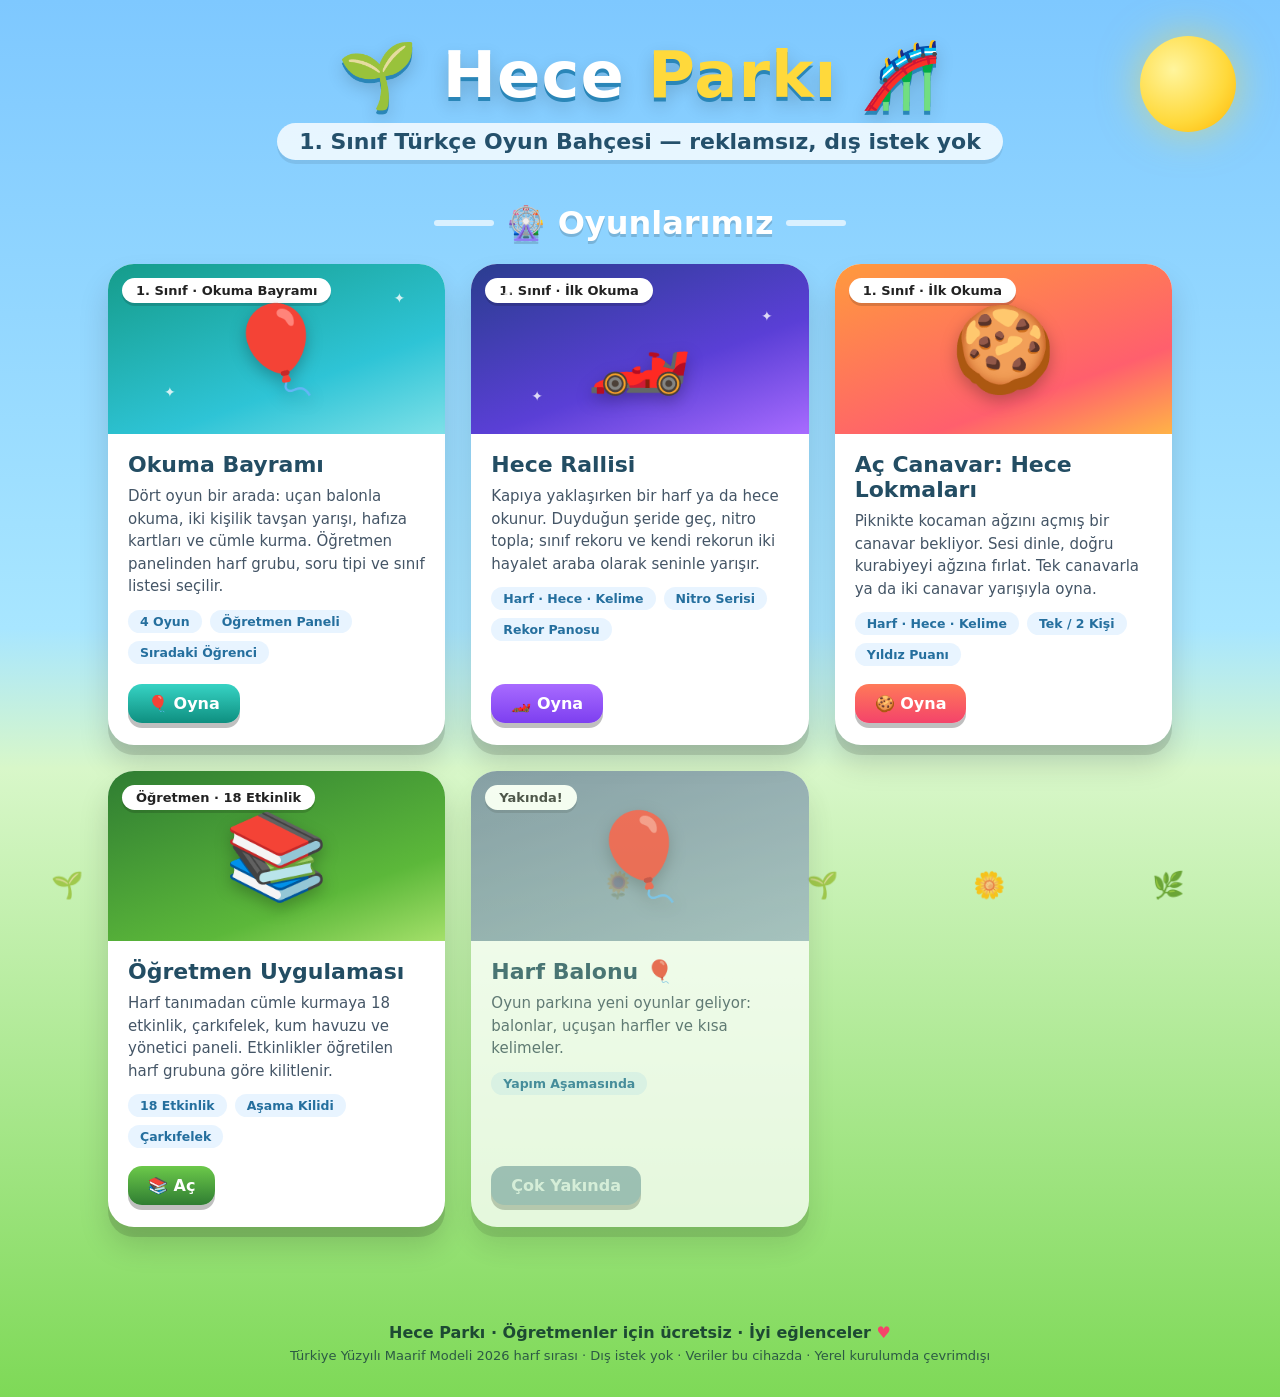
==== docs/index.html @ dbef3a04 "Hece Parki 1.0: 18 etkinlik, statik site ve GitHub Pages" ====
<!DOCTYPE html>
<html lang="tr">
<head>
<meta charset="UTF-8">
<meta name="viewport" content="width=device-width, initial-scale=1.0">
<meta name="theme-color" content="#7ec8ff">
<link rel="stylesheet" href="assets/font.css">
<title>Hece Parkı — 1. Sınıf Türkçe Oyunları</title>
<style>
  :root{
    --gok:#7ec8ff; --gok2:#a8e6ff;
    --cimen:#7ed957; --cimen2:#5cb83a;
    --kirmizi:#ff5f6d; --sari:#ffd93b; --yesil:#4bd37b; --mor:#a86bff; --turkuaz:#2ec4d6;
    --koyu:#234d63;
  }
  *{margin:0;padding:0;box-sizing:border-box;-webkit-tap-highlight-color:transparent}
  html{scroll-behavior:smooth}
  body{
    font-family:var(--dik-temel,"Segoe UI",system-ui,-apple-system,"Noto Sans",sans-serif);
    background:linear-gradient(180deg,var(--gok) 0%,var(--gok2) 45%,#d8f7c9 55%,var(--cimen) 100%);
    min-height:100vh; color:var(--koyu); overflow-x:hidden;
  }
  /* Güneş ve bulutlar */
  .sun{position:fixed;top:36px;right:44px;width:96px;height:96px;border-radius:50%;
    background:radial-gradient(circle at 35% 35%,#fff59d,#ffd93b 60%,#ffb300);box-shadow:0 0 40px #ffd93b88;z-index:0;
    animation:spin 24s linear infinite}
  @keyframes spin{to{transform:rotate(360deg)}}
  .cloud{position:fixed;background:#fff;border-radius:60px;opacity:.9;z-index:0;animation:yuru linear infinite}
  .cloud::before,.cloud::after{content:"";position:absolute;background:#fff;border-radius:50%}
  .cloud.c1{width:120px;height:44px;top:70px;left:-140px;animation-duration:60s}
  .cloud.c1::before{width:60px;height:60px;top:-26px;left:18px}
  .cloud.c1::after{width:44px;height:44px;top:-18px;left:64px}
  .cloud.c2{width:90px;height:34px;top:150px;left:-120px;animation-duration:85s;transform:scale(.8)}
  .cloud.c2::before{width:44px;height:44px;top:-20px;left:14px}
  .cloud.c2::after{width:32px;height:32px;top:-14px;left:50px}
  @keyframes yuru{to{transform:translateX(calc(100vw + 160px))}}

  header{position:relative;z-index:2;text-align:center;padding:38px 16px 6px}
  .logo{font-size:clamp(38px,7vw,64px);font-weight:800;color:#fff;
    text-shadow:0 4px 0 #2a86b8,0 8px 18px rgba(0,0,0,.18);letter-spacing:1px}
  .logo span{color:var(--sari)}
  .slogan{font-size:clamp(16px,2.5vw,22px);color:#24506b;font-weight:600;background:#ffffffcc;
    display:inline-block;padding:6px 22px;border-radius:999px;box-shadow:0 4px 0 rgba(0,0,0,.08);margin-top:10px}

  main{position:relative;z-index:2;max-width:1100px;margin:0 auto;padding:30px 18px 70px}
  .section-title{display:flex;align-items:center;gap:12px;justify-content:center;margin:8px 0 22px}
  .section-title h2{font-size:clamp(22px,4vw,32px);color:#fff;text-shadow:0 3px 0 rgba(0,0,0,.15)}
  .section-title .cizgi{height:6px;width:60px;border-radius:3px;background:#ffffffaa}

  .kartlar{display:grid;grid-template-columns:repeat(auto-fit,minmax(300px,1fr));gap:26px}
  .oyun-karti{
    background:#fff;border-radius:26px;overflow:hidden;cursor:pointer;position:relative;
    box-shadow:0 10px 0 rgba(0,0,0,.12),0 18px 30px rgba(0,0,0,.15);
    transition:transform .18s ease, box-shadow .18s ease; text-decoration:none; color:inherit;
    display:flex;flex-direction:column}
  .oyun-karti:hover{transform:translateY(-8px) rotate(-.5deg);box-shadow:0 14px 0 rgba(0,0,0,.12),0 26px 40px rgba(0,0,0,.2)}
  .oyun-karti:active{transform:translateY(-2px)}
  .oyun-karti:focus-visible{outline:4px solid #1b6ca8;outline-offset:4px}
  .k-resim{height:170px;display:flex;align-items:center;justify-content:center;position:relative;overflow:hidden}
  .k-resim .gorsel{font-size:84px;filter:drop-shadow(0 6px 8px rgba(0,0,0,.25));transition:transform .25s}
  .oyun-karti:hover .gorsel{transform:scale(1.15) rotate(-6deg)}
  .k-roket{background:linear-gradient(160deg,#2a3d8f,#5a3fd6 60%,#a86bff)}
  .k-canavar{background:linear-gradient(160deg,#ff9a3d,#ff5f6d 70%,#ffb347)}
  .k-bayram{background:linear-gradient(160deg,#159c8a,#2ec4d6 65%,#7ee0e8)}
  .k-uygulama{background:linear-gradient(160deg,#2f7d32,#5cb83a 70%,#a4e06a)}
  .k-yakinda{background:linear-gradient(160deg,#6b8398,#9db4c4)}
  .roket-yildiz{position:absolute;color:#fff;font-size:14px;opacity:.8;animation:paril 2.4s ease-in-out infinite}
  @keyframes paril{0%,100%{opacity:.3;transform:scale(.7)}50%{opacity:1;transform:scale(1.2)}}
  .k-etiket{position:absolute;top:14px;left:14px;background:#fff;border-radius:999px;padding:5px 14px;
    font-weight:800;font-size:13px;color:#222;box-shadow:0 3px 0 rgba(0,0,0,.15)}
  .k-alt{padding:18px 20px 22px;flex:1;display:flex;flex-direction:column;gap:8px}
  .k-alt h3{font-size:22px;font-weight:800}
  .k-alt p{font-size:15px;line-height:1.5;color:#456}
  .k-ozellikler{display:flex;flex-wrap:wrap;gap:8px;margin-top:4px;list-style:none}
  .ozellik{background:#e8f4ff;color:#256f9e;border-radius:999px;padding:4px 12px;font-size:12.5px;font-weight:700}
  .k-alt .buton-yer{margin-top:auto;padding-top:10px}
  .mini-buton{display:inline-flex;align-items:center;gap:8px;border:none;border-radius:14px;
    padding:10px 20px;font-family:inherit;font-weight:800;font-size:16px;color:#fff;box-shadow:0 5px 0 rgba(0,0,0,.25)}
  .b-roket{background:linear-gradient(180deg,#a86bff,#7d3ff0)}
  .b-canavar{background:linear-gradient(180deg,#ff7a59,#f4436a)}
  .b-bayram{background:linear-gradient(180deg,#37d3c4,#0e8f80)}
  .b-uygulama{background:linear-gradient(180deg,#6cc94a,#2f7d32)}
  .b-soluk{background:#9db4c4;color:#e9f2f7}

  footer{position:relative;z-index:2;text-align:center;padding:26px 16px 34px;color:#1d4a33;font-weight:600}
  footer .kalp{color:#f4436a}
  footer .not{display:block;margin-top:6px;font-size:13px;font-weight:500;color:#2c5a44}
  .zemin-cimleri{position:fixed;bottom:0;left:0;right:0;height:56px;z-index:1;pointer-events:none}
  .cim{position:absolute;bottom:0;font-size:26px;opacity:.85}
  @media (prefers-reduced-motion: reduce){
    *,*::before,*::after{animation-duration:.001ms !important;animation-iteration-count:1 !important;transition-duration:.001ms !important}
    .sun,.cloud,.roket-yildiz{animation:none !important}
  }
</style>
</head>
<body>
  <div class="sun" aria-hidden="true"></div>
  <div class="cloud c1" aria-hidden="true"></div>
  <div class="cloud c2" aria-hidden="true"></div>
  <div class="zemin-cimleri" aria-hidden="true">
    <span class="cim" style="left:4%">🌱</span><span class="cim" style="left:16%">🌼</span>
    <span class="cim" style="left:31%">🌿</span><span class="cim" style="left:47%">🌻</span>
    <span class="cim" style="left:63%">🌱</span><span class="cim" style="left:76%">🌼</span>
    <span class="cim" style="left:90%">🌿</span>
  </div>

  <header>
    <div class="logo">🌱 Hece <span>Parkı</span> 🎢</div>
    <div class="slogan">1. Sınıf Türkçe Oyun Bahçesi — reklamsız, dış istek yok</div>
  </header>

  <main>
    <div class="section-title">
      <div class="cizgi" aria-hidden="true"></div><h2>🎡 Oyunlarımız</h2><div class="cizgi" aria-hidden="true"></div>
    </div>

    <div class="kartlar">
      <a class="oyun-karti" href="okuma-bayrami-1-sinif.html">
        <div class="k-resim k-bayram">
          <span class="k-etiket">1. Sınıf · Okuma Bayramı</span>
          <span class="roket-yildiz" style="top:26px;right:40px">✦</span>
          <span class="roket-yildiz" style="bottom:34px;left:56px">✦</span>
          <div class="gorsel">🎈</div>
        </div>
        <div class="k-alt">
          <h3>Okuma Bayramı</h3>
          <p>Dört oyun bir arada: uçan balonla okuma, iki kişilik tavşan yarışı, hafıza kartları ve cümle kurma. Öğretmen panelinden harf grubu, soru tipi ve sınıf listesi seçilir.</p>
          <ul class="k-ozellikler">
            <li class="ozellik">4 Oyun</li>
            <li class="ozellik">Öğretmen Paneli</li>
            <li class="ozellik">Sıradaki Öğrenci</li>
          </ul>
          <div class="buton-yer">
            <span class="mini-buton b-bayram">🎈 Oyna</span>
          </div>
        </div>
      </a>

      <a class="oyun-karti" href="oyunlar/hece-rallisi/index.html">
        <div class="k-resim k-roket">
          <span class="k-etiket">1. Sınıf · İlk Okuma</span>
          <span class="roket-yildiz" style="top:22px;left:30px">✦</span>
          <span class="roket-yildiz" style="top:44px;right:36px">✦</span>
          <span class="roket-yildiz" style="bottom:30px;left:60px">✦</span>
          <div class="gorsel">🏎️</div>
        </div>
        <div class="k-alt">
          <h3>Hece Rallisi</h3>
          <p>Kapıya yaklaşırken bir harf ya da hece okunur. Duyduğun şeride geç, nitro topla; sınıf rekoru ve kendi rekorun iki hayalet araba olarak seninle yarışır.</p>
          <ul class="k-ozellikler">
            <li class="ozellik">Harf · Hece · Kelime</li>
            <li class="ozellik">Nitro Serisi</li>
            <li class="ozellik">Rekor Panosu</li>
          </ul>
          <div class="buton-yer">
            <span class="mini-buton b-roket">🏎️ Oyna</span>
          </div>
        </div>
      </a>

      <a class="oyun-karti" href="oyunlar/ac-canavar/index.html">
        <div class="k-resim k-canavar">
          <span class="k-etiket">1. Sınıf · İlk Okuma</span>
          <div class="gorsel">🍪</div>
        </div>
        <div class="k-alt">
          <h3>Aç Canavar: Hece Lokmaları</h3>
          <p>Piknikte kocaman ağzını açmış bir canavar bekliyor. Sesi dinle, doğru kurabiyeyi ağzına fırlat. Tek canavarla ya da iki canavar yarışıyla oyna.</p>
          <ul class="k-ozellikler">
            <li class="ozellik">Harf · Hece · Kelime</li>
            <li class="ozellik">Tek / 2 Kişi</li>
            <li class="ozellik">Yıldız Puanı</li>
          </ul>
          <div class="buton-yer">
            <span class="mini-buton b-canavar">🍪 Oyna</span>
          </div>
        </div>
      </a>

      <a class="oyun-karti" href="uygulama/index.html">
        <div class="k-resim k-uygulama">
          <span class="k-etiket">Öğretmen · 18 Etkinlik</span>
          <div class="gorsel">📚</div>
        </div>
        <div class="k-alt">
          <h3>Öğretmen Uygulaması</h3>
          <p>Harf tanımadan cümle kurmaya 18 etkinlik, çarkıfelek, kum havuzu ve yönetici paneli. Etkinlikler öğretilen harf grubuna göre kilitlenir.</p>
          <ul class="k-ozellikler">
            <li class="ozellik">18 Etkinlik</li>
            <li class="ozellik">Aşama Kilidi</li>
            <li class="ozellik">Çarkıfelek</li>
          </ul>
          <div class="buton-yer">
            <span class="mini-buton b-uygulama">📚 Aç</span>
          </div>
        </div>
      </a>

      <div class="oyun-karti" style="opacity:.75;cursor:default">
        <div class="k-resim k-yakinda">
          <span class="k-etiket">Yakında!</span>
          <div class="gorsel">🎈</div>
        </div>
        <div class="k-alt">
          <h3>Harf Balonu 🎈</h3>
          <p>Oyun parkına yeni oyunlar geliyor: balonlar, uçuşan harfler ve kısa kelimeler.</p>
          <ul class="k-ozellikler">
            <li class="ozellik">Yapım Aşamasında</li>
          </ul>
          <div class="buton-yer">
            <span class="mini-buton b-soluk">Çok Yakında</span>
          </div>
        </div>
      </div>
    </div>
  </main>

  <footer>
    <p>Hece Parkı · Öğretmenler için ücretsiz · İyi eğlenceler <span class="kalp">♥</span></p>
    <span class="not">Türkiye Yüzyılı Maarif Modeli 2026 harf sırası · Dış istek yok · Veriler bu cihazda · Yerel kurulumda çevrimdışı</span>
  </footer>
</body>
</html>
---- docs/assets/font.css ----
/* TTKB Dik Temel Abece — yerel kurulum için.
   Telif: Prof. Namık Kemal Sarıkavak / TTKB. Bu dosya fontu DAĞITMAZ;
   yalnızca kullanıcının cihazında kurulu fontu `local()` ile seçer.
   Font kurulu değilse sistem sans-serif fontuna düşer. */
@font-face{
  font-family:"TTKB Dik Temel Abece";
  src:local("TTKB Dik Temel Abece Body"),local("TTKB Dik Temel Abece");
  font-weight:400;
  font-style:normal;
  font-display:swap;
}
@font-face{
  font-family:"TTKB Dik Temel Abece";
  src:local("TTKB Dik Temel Abece"),local("TTKB Dik Temel Abece Bold");
  font-weight:600 900;
  font-style:normal;
  font-display:swap;
}
:root{
  --dik-temel:"TTKB Dik Temel Abece","Segoe UI",system-ui,-apple-system,"Noto Sans",sans-serif;
}
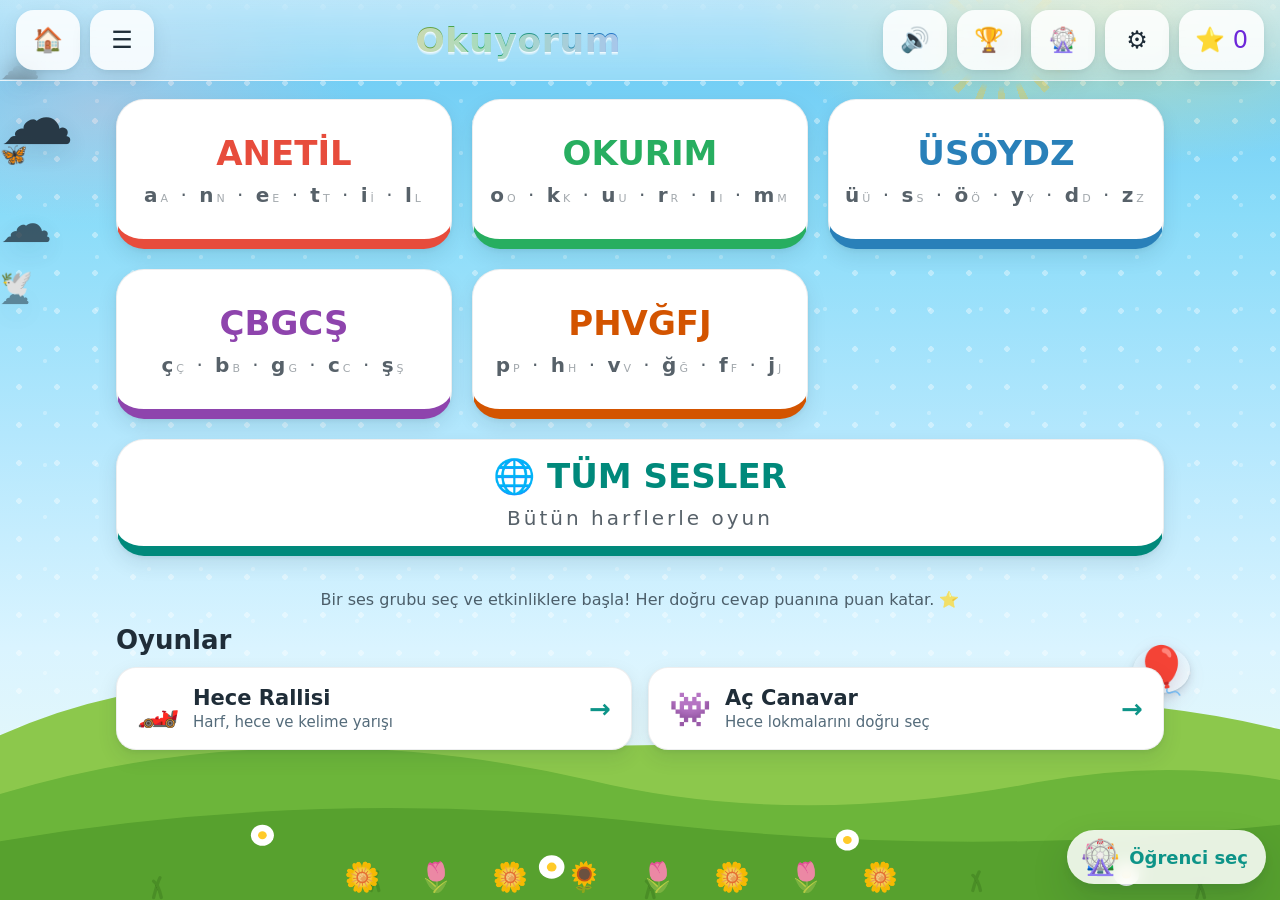
==== commit a9935c7d: "Ana site Okuyorum; Hece Rallisi ve Ac Canavar entegre edildi Kok index Okuyorum'a yonlendiriyor. Oku" ====
--- a/docs/index.html
+++ b/docs/index.html
@@ -1,223 +1,32 @@
 <!DOCTYPE html>
 <html lang="tr">
 <head>
-<meta charset="UTF-8">
-<meta name="viewport" content="width=device-width, initial-scale=1.0">
+<meta charset="utf-8">
+<meta name="viewport" content="width=device-width, initial-scale=1">
 <meta name="theme-color" content="#7ec8ff">
-<link rel="stylesheet" href="assets/font.css">
-<title>Hece Parkı — 1. Sınıf Türkçe Oyunları</title>
+<title>Hece Parkı — Okuyorum</title>
+<meta http-equiv="refresh" content="0; url=uygulama/index.html">
+<link rel="canonical" href="uygulama/index.html">
 <style>
-  :root{
-    --gok:#7ec8ff; --gok2:#a8e6ff;
-    --cimen:#7ed957; --cimen2:#5cb83a;
-    --kirmizi:#ff5f6d; --sari:#ffd93b; --yesil:#4bd37b; --mor:#a86bff; --turkuaz:#2ec4d6;
-    --koyu:#234d63;
-  }
-  *{margin:0;padding:0;box-sizing:border-box;-webkit-tap-highlight-color:transparent}
-  html{scroll-behavior:smooth}
-  body{
-    font-family:var(--dik-temel,"Segoe UI",system-ui,-apple-system,"Noto Sans",sans-serif);
-    background:linear-gradient(180deg,var(--gok) 0%,var(--gok2) 45%,#d8f7c9 55%,var(--cimen) 100%);
-    min-height:100vh; color:var(--koyu); overflow-x:hidden;
-  }
-  /* Güneş ve bulutlar */
-  .sun{position:fixed;top:36px;right:44px;width:96px;height:96px;border-radius:50%;
-    background:radial-gradient(circle at 35% 35%,#fff59d,#ffd93b 60%,#ffb300);box-shadow:0 0 40px #ffd93b88;z-index:0;
-    animation:spin 24s linear infinite}
-  @keyframes spin{to{transform:rotate(360deg)}}
-  .cloud{position:fixed;background:#fff;border-radius:60px;opacity:.9;z-index:0;animation:yuru linear infinite}
-  .cloud::before,.cloud::after{content:"";position:absolute;background:#fff;border-radius:50%}
-  .cloud.c1{width:120px;height:44px;top:70px;left:-140px;animation-duration:60s}
-  .cloud.c1::before{width:60px;height:60px;top:-26px;left:18px}
-  .cloud.c1::after{width:44px;height:44px;top:-18px;left:64px}
-  .cloud.c2{width:90px;height:34px;top:150px;left:-120px;animation-duration:85s;transform:scale(.8)}
-  .cloud.c2::before{width:44px;height:44px;top:-20px;left:14px}
-  .cloud.c2::after{width:32px;height:32px;top:-14px;left:50px}
-  @keyframes yuru{to{transform:translateX(calc(100vw + 160px))}}
-
-  header{position:relative;z-index:2;text-align:center;padding:38px 16px 6px}
-  .logo{font-size:clamp(38px,7vw,64px);font-weight:800;color:#fff;
-    text-shadow:0 4px 0 #2a86b8,0 8px 18px rgba(0,0,0,.18);letter-spacing:1px}
-  .logo span{color:var(--sari)}
-  .slogan{font-size:clamp(16px,2.5vw,22px);color:#24506b;font-weight:600;background:#ffffffcc;
-    display:inline-block;padding:6px 22px;border-radius:999px;box-shadow:0 4px 0 rgba(0,0,0,.08);margin-top:10px}
-
-  main{position:relative;z-index:2;max-width:1100px;margin:0 auto;padding:30px 18px 70px}
-  .section-title{display:flex;align-items:center;gap:12px;justify-content:center;margin:8px 0 22px}
-  .section-title h2{font-size:clamp(22px,4vw,32px);color:#fff;text-shadow:0 3px 0 rgba(0,0,0,.15)}
-  .section-title .cizgi{height:6px;width:60px;border-radius:3px;background:#ffffffaa}
-
-  .kartlar{display:grid;grid-template-columns:repeat(auto-fit,minmax(300px,1fr));gap:26px}
-  .oyun-karti{
-    background:#fff;border-radius:26px;overflow:hidden;cursor:pointer;position:relative;
-    box-shadow:0 10px 0 rgba(0,0,0,.12),0 18px 30px rgba(0,0,0,.15);
-    transition:transform .18s ease, box-shadow .18s ease; text-decoration:none; color:inherit;
-    display:flex;flex-direction:column}
-  .oyun-karti:hover{transform:translateY(-8px) rotate(-.5deg);box-shadow:0 14px 0 rgba(0,0,0,.12),0 26px 40px rgba(0,0,0,.2)}
-  .oyun-karti:active{transform:translateY(-2px)}
-  .oyun-karti:focus-visible{outline:4px solid #1b6ca8;outline-offset:4px}
-  .k-resim{height:170px;display:flex;align-items:center;justify-content:center;position:relative;overflow:hidden}
-  .k-resim .gorsel{font-size:84px;filter:drop-shadow(0 6px 8px rgba(0,0,0,.25));transition:transform .25s}
-  .oyun-karti:hover .gorsel{transform:scale(1.15) rotate(-6deg)}
-  .k-roket{background:linear-gradient(160deg,#2a3d8f,#5a3fd6 60%,#a86bff)}
-  .k-canavar{background:linear-gradient(160deg,#ff9a3d,#ff5f6d 70%,#ffb347)}
-  .k-bayram{background:linear-gradient(160deg,#159c8a,#2ec4d6 65%,#7ee0e8)}
-  .k-uygulama{background:linear-gradient(160deg,#2f7d32,#5cb83a 70%,#a4e06a)}
-  .k-yakinda{background:linear-gradient(160deg,#6b8398,#9db4c4)}
-  .roket-yildiz{position:absolute;color:#fff;font-size:14px;opacity:.8;animation:paril 2.4s ease-in-out infinite}
-  @keyframes paril{0%,100%{opacity:.3;transform:scale(.7)}50%{opacity:1;transform:scale(1.2)}}
-  .k-etiket{position:absolute;top:14px;left:14px;background:#fff;border-radius:999px;padding:5px 14px;
-    font-weight:800;font-size:13px;color:#222;box-shadow:0 3px 0 rgba(0,0,0,.15)}
-  .k-alt{padding:18px 20px 22px;flex:1;display:flex;flex-direction:column;gap:8px}
-  .k-alt h3{font-size:22px;font-weight:800}
-  .k-alt p{font-size:15px;line-height:1.5;color:#456}
-  .k-ozellikler{display:flex;flex-wrap:wrap;gap:8px;margin-top:4px;list-style:none}
-  .ozellik{background:#e8f4ff;color:#256f9e;border-radius:999px;padding:4px 12px;font-size:12.5px;font-weight:700}
-  .k-alt .buton-yer{margin-top:auto;padding-top:10px}
-  .mini-buton{display:inline-flex;align-items:center;gap:8px;border:none;border-radius:14px;
-    padding:10px 20px;font-family:inherit;font-weight:800;font-size:16px;color:#fff;box-shadow:0 5px 0 rgba(0,0,0,.25)}
-  .b-roket{background:linear-gradient(180deg,#a86bff,#7d3ff0)}
-  .b-canavar{background:linear-gradient(180deg,#ff7a59,#f4436a)}
-  .b-bayram{background:linear-gradient(180deg,#37d3c4,#0e8f80)}
-  .b-uygulama{background:linear-gradient(180deg,#6cc94a,#2f7d32)}
-  .b-soluk{background:#9db4c4;color:#e9f2f7}
-
-  footer{position:relative;z-index:2;text-align:center;padding:26px 16px 34px;color:#1d4a33;font-weight:600}
-  footer .kalp{color:#f4436a}
-  footer .not{display:block;margin-top:6px;font-size:13px;font-weight:500;color:#2c5a44}
-  .zemin-cimleri{position:fixed;bottom:0;left:0;right:0;height:56px;z-index:1;pointer-events:none}
-  .cim{position:absolute;bottom:0;font-size:26px;opacity:.85}
-  @media (prefers-reduced-motion: reduce){
-    *,*::before,*::after{animation-duration:.001ms !important;animation-iteration-count:1 !important;transition-duration:.001ms !important}
-    .sun,.cloud,.roket-yildiz{animation:none !important}
-  }
+  :root{--koyu:#234d63;--yesil:#1f7a4d;--sari:#f4b400}
+  *{box-sizing:border-box}
+  html,body{min-height:100%}
+  body{margin:0;padding:24px;display:grid;place-items:center;font-family:var(--dik-temel,"TTKB Dik Temel Abece","Segoe UI",Verdana,sans-serif);color:var(--koyu);background:linear-gradient(180deg,#7ec8ff 0%,#a8e6ff 45%,#d8f7c9 55%,#7ed957 100%)}
+  main{width:min(560px,100%);padding:clamp(24px,5vw,40px);text-align:center;background:#fff;border-radius:28px;box-shadow:0 18px 40px rgba(20,60,90,.18)}
+  .simge{font-size:clamp(48px,10vw,72px);line-height:1}
+  h1{font-size:clamp(26px,6vw,40px);margin:10px 0 8px}
+  p{font-size:clamp(17px,2.6vw,20px);line-height:1.55;margin:0 auto 18px;max-width:40ch}
+  a{display:inline-block;padding:14px 26px;border-radius:999px;background:var(--yesil);color:#fff;text-decoration:none;font-weight:700;font-size:19px}
+  a:focus-visible{outline:4px solid var(--sari);outline-offset:4px}
 </style>
 </head>
 <body>
-  <div class="sun" aria-hidden="true"></div>
-  <div class="cloud c1" aria-hidden="true"></div>
-  <div class="cloud c2" aria-hidden="true"></div>
-  <div class="zemin-cimleri" aria-hidden="true">
-    <span class="cim" style="left:4%">🌱</span><span class="cim" style="left:16%">🌼</span>
-    <span class="cim" style="left:31%">🌿</span><span class="cim" style="left:47%">🌻</span>
-    <span class="cim" style="left:63%">🌱</span><span class="cim" style="left:76%">🌼</span>
-    <span class="cim" style="left:90%">🌿</span>
-  </div>
-
-  <header>
-    <div class="logo">🌱 Hece <span>Parkı</span> 🎢</div>
-    <div class="slogan">1. Sınıf Türkçe Oyun Bahçesi — reklamsız, dış istek yok</div>
-  </header>
-
   <main>
-    <div class="section-title">
-      <div class="cizgi" aria-hidden="true"></div><h2>🎡 Oyunlarımız</h2><div class="cizgi" aria-hidden="true"></div>
-    </div>
-
-    <div class="kartlar">
-      <a class="oyun-karti" href="okuma-bayrami-1-sinif.html">
-        <div class="k-resim k-bayram">
-          <span class="k-etiket">1. Sınıf · Okuma Bayramı</span>
-          <span class="roket-yildiz" style="top:26px;right:40px">✦</span>
-          <span class="roket-yildiz" style="bottom:34px;left:56px">✦</span>
-          <div class="gorsel">🎈</div>
-        </div>
-        <div class="k-alt">
-          <h3>Okuma Bayramı</h3>
-          <p>Dört oyun bir arada: uçan balonla okuma, iki kişilik tavşan yarışı, hafıza kartları ve cümle kurma. Öğretmen panelinden harf grubu, soru tipi ve sınıf listesi seçilir.</p>
-          <ul class="k-ozellikler">
-            <li class="ozellik">4 Oyun</li>
-            <li class="ozellik">Öğretmen Paneli</li>
-            <li class="ozellik">Sıradaki Öğrenci</li>
-          </ul>
-          <div class="buton-yer">
-            <span class="mini-buton b-bayram">🎈 Oyna</span>
-          </div>
-        </div>
-      </a>
-
-      <a class="oyun-karti" href="oyunlar/hece-rallisi/index.html">
-        <div class="k-resim k-roket">
-          <span class="k-etiket">1. Sınıf · İlk Okuma</span>
-          <span class="roket-yildiz" style="top:22px;left:30px">✦</span>
-          <span class="roket-yildiz" style="top:44px;right:36px">✦</span>
-          <span class="roket-yildiz" style="bottom:30px;left:60px">✦</span>
-          <div class="gorsel">🏎️</div>
-        </div>
-        <div class="k-alt">
-          <h3>Hece Rallisi</h3>
-          <p>Kapıya yaklaşırken bir harf ya da hece okunur. Duyduğun şeride geç, nitro topla; sınıf rekoru ve kendi rekorun iki hayalet araba olarak seninle yarışır.</p>
-          <ul class="k-ozellikler">
-            <li class="ozellik">Harf · Hece · Kelime</li>
-            <li class="ozellik">Nitro Serisi</li>
-            <li class="ozellik">Rekor Panosu</li>
-          </ul>
-          <div class="buton-yer">
-            <span class="mini-buton b-roket">🏎️ Oyna</span>
-          </div>
-        </div>
-      </a>
-
-      <a class="oyun-karti" href="oyunlar/ac-canavar/index.html">
-        <div class="k-resim k-canavar">
-          <span class="k-etiket">1. Sınıf · İlk Okuma</span>
-          <div class="gorsel">🍪</div>
-        </div>
-        <div class="k-alt">
-          <h3>Aç Canavar: Hece Lokmaları</h3>
-          <p>Piknikte kocaman ağzını açmış bir canavar bekliyor. Sesi dinle, doğru kurabiyeyi ağzına fırlat. Tek canavarla ya da iki canavar yarışıyla oyna.</p>
-          <ul class="k-ozellikler">
-            <li class="ozellik">Harf · Hece · Kelime</li>
-            <li class="ozellik">Tek / 2 Kişi</li>
-            <li class="ozellik">Yıldız Puanı</li>
-          </ul>
-          <div class="buton-yer">
-            <span class="mini-buton b-canavar">🍪 Oyna</span>
-          </div>
-        </div>
-      </a>
-
-      <a class="oyun-karti" href="uygulama/index.html">
-        <div class="k-resim k-uygulama">
-          <span class="k-etiket">Öğretmen · 18 Etkinlik</span>
-          <div class="gorsel">📚</div>
-        </div>
-        <div class="k-alt">
-          <h3>Öğretmen Uygulaması</h3>
-          <p>Harf tanımadan cümle kurmaya 18 etkinlik, çarkıfelek, kum havuzu ve yönetici paneli. Etkinlikler öğretilen harf grubuna göre kilitlenir.</p>
-          <ul class="k-ozellikler">
-            <li class="ozellik">18 Etkinlik</li>
-            <li class="ozellik">Aşama Kilidi</li>
-            <li class="ozellik">Çarkıfelek</li>
-          </ul>
-          <div class="buton-yer">
-            <span class="mini-buton b-uygulama">📚 Aç</span>
-          </div>
-        </div>
-      </a>
-
-      <div class="oyun-karti" style="opacity:.75;cursor:default">
-        <div class="k-resim k-yakinda">
-          <span class="k-etiket">Yakında!</span>
-          <div class="gorsel">🎈</div>
-        </div>
-        <div class="k-alt">
-          <h3>Harf Balonu 🎈</h3>
-          <p>Oyun parkına yeni oyunlar geliyor: balonlar, uçuşan harfler ve kısa kelimeler.</p>
-          <ul class="k-ozellikler">
-            <li class="ozellik">Yapım Aşamasında</li>
-          </ul>
-          <div class="buton-yer">
-            <span class="mini-buton b-soluk">Çok Yakında</span>
-          </div>
-        </div>
-      </div>
-    </div>
+    <div class="simge" aria-hidden="true">🎓</div>
+    <h1>Okuyorum’a yönlendiriliyorsunuz</h1>
+    <p>Hece Parkı’nın ana uygulaması öğretmen uygulamasıdır. Otomatik açılmazsa aşağıdaki bağlantıyı kullanın.</p>
+    <a href="uygulama/index.html">🎓 Okuyorum’u aç</a>
   </main>
-
-  <footer>
-    <p>Hece Parkı · Öğretmenler için ücretsiz · İyi eğlenceler <span class="kalp">♥</span></p>
-    <span class="not">Türkiye Yüzyılı Maarif Modeli 2026 harf sırası · Dış istek yok · Veriler bu cihazda · Yerel kurulumda çevrimdışı</span>
-  </footer>
+  <script>location.replace("uygulama/index.html");</script>
 </body>
 </html>
